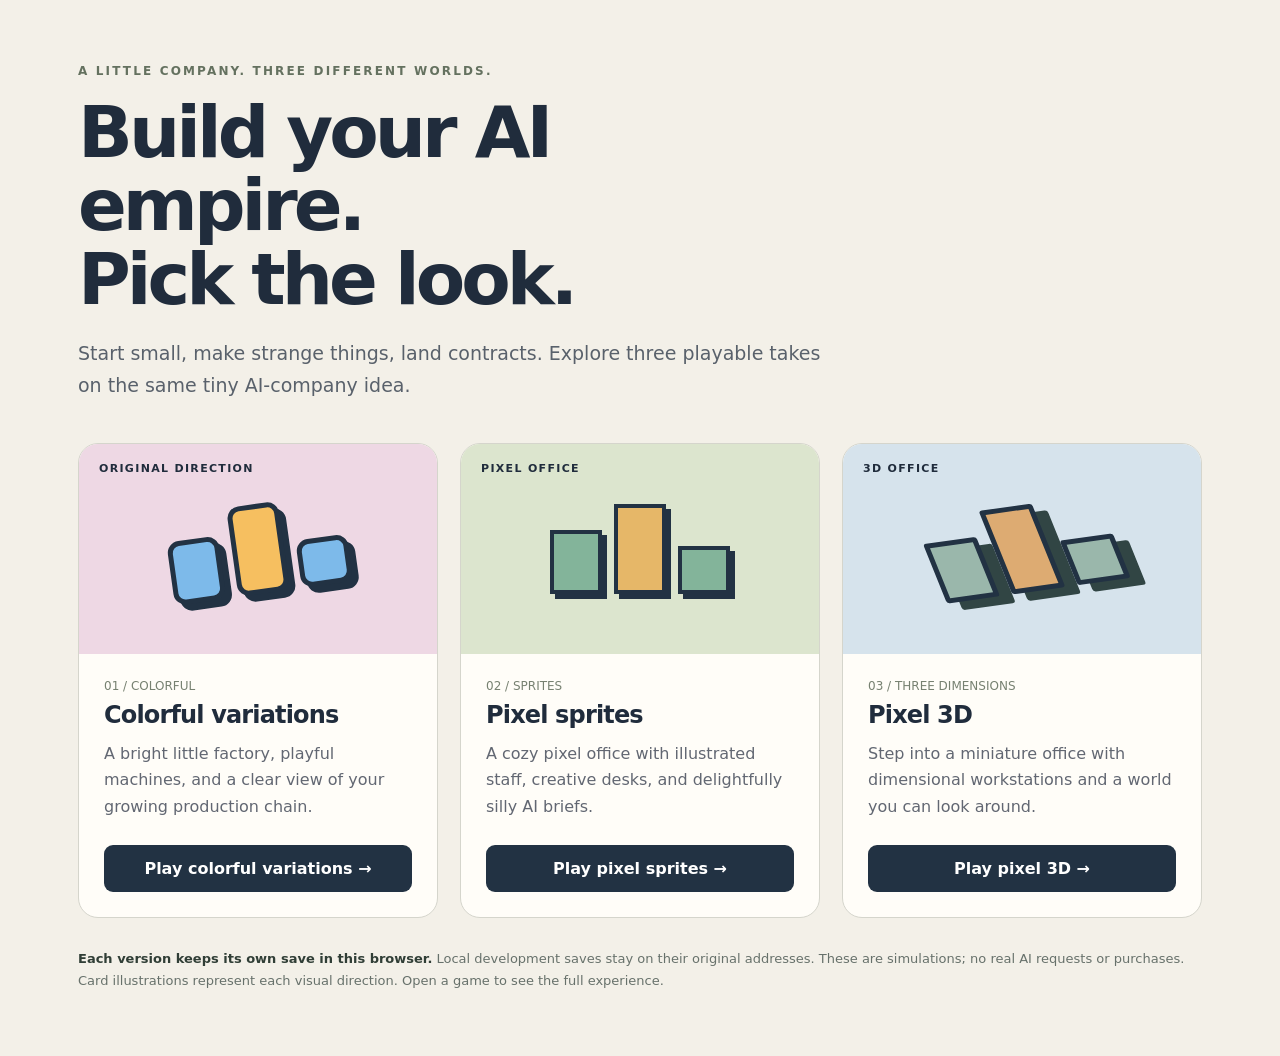
==== index.html @ be65edc0 "Publish audited AI Company Lab comparison games" ====
<!doctype html>
<html lang="en"><head><meta charset="UTF-8"><meta name="viewport" content="width=device-width,initial-scale=1"><title>AI Company Lab · Choose your world</title>
<style>
:root{font-family:Inter,ui-sans-serif,system-ui,sans-serif;color:#202c3c;background:#f3f0e8}*{box-sizing:border-box}body{margin:0}main{max-width:1180px;margin:auto;padding:64px 28px}header{max-width:760px;margin-bottom:42px}.eyebrow{font-size:12px;font-weight:800;letter-spacing:.18em;text-transform:uppercase;color:#64715f}h1{font-size:clamp(40px,6vw,72px);line-height:1.02;letter-spacing:-.055em;margin:18px 0 22px}header p{font-size:19px;line-height:1.65;color:#59616b}.cards{display:grid;grid-template-columns:repeat(3,minmax(0,1fr));gap:22px}article{border:1px solid #d5d5cc;border-radius:20px;background:#fffdf8;overflow:hidden;display:flex;flex-direction:column}.art{height:210px;position:relative;overflow:hidden;background:var(--bg);display:grid;place-items:center}.art span{position:absolute;top:18px;left:20px;font-size:11px;font-weight:800;letter-spacing:.12em;text-transform:uppercase}.machines{display:flex;gap:12px;align-items:end;transform:rotate(-8deg)}.machines i{display:block;width:52px;height:64px;background:var(--machine);border:5px solid #223243;box-shadow:6px 7px 0 #223243;border-radius:12px}.machines i:nth-child(2){height:90px;background:var(--accent)}.machines i:nth-child(3){height:48px}.pixel .machines{transform:none}.pixel .machines i{border-radius:0;border-width:4px;box-shadow:5px 5px 0 #223243}.three .machines{transform:rotate(-22deg) skewY(14deg)}.three .machines i{border-radius:3px;box-shadow:12px 9px 0 #314544}.content{padding:25px;display:flex;flex:1;flex-direction:column}h2{font-size:24px;letter-spacing:-.035em;margin:0 0 12px}.content p{line-height:1.65;color:#626772;margin:0 0 25px;flex:1}.content a{display:block;text-decoration:none;text-align:center;color:white;background:#223243;padding:14px;border-radius:9px;font-weight:750}.content a:hover{background:#40596f}a:focus-visible{outline:4px solid #cc7636;outline-offset:4px}.number{font-size:12px;color:#778171;margin-bottom:8px}footer{margin-top:30px;color:#67716b;font-size:13px;line-height:1.7}footer strong{color:#303e36}@media(max-width:800px){.cards{grid-template-columns:1fr}.art{height:170px}main{padding:36px 20px}}
</style></head><body><main><header><div class="eyebrow">A little company. Three different worlds.</div><h1>Build your AI empire.<br>Pick the look.</h1><p>Start small, make strange things, land contracts. Explore three playable takes on the same tiny AI-company idea.</p></header><section class="cards" aria-label="Game variants">
<article><div class="art" style="--bg:#eed8e4;--machine:#7dbaea;--accent:#f6bf60"><span>Original direction</span><div class="machines" aria-hidden="true"><i></i><i></i><i></i></div></div><div class="content"><div class="number">01 / COLORFUL</div><h2>Colorful variations</h2><p>A bright little factory, playful machines, and a clear view of your growing production chain.</p><a href="./colorful-variations/">Play colorful variations →</a></div></article>
<article><div class="art pixel" style="--bg:#dce5ce;--machine:#83b49a;--accent:#e6b768"><span>Pixel office</span><div class="machines" aria-hidden="true"><i></i><i></i><i></i></div></div><div class="content"><div class="number">02 / SPRITES</div><h2>Pixel sprites</h2><p>A cozy pixel office with illustrated staff, creative desks, and delightfully silly AI briefs.</p><a href="./pixel-sprites/">Play pixel sprites →</a></div></article>
<article><div class="art three" style="--bg:#d6e3ec;--machine:#9ab7ab;--accent:#ddab72"><span>3D office</span><div class="machines" aria-hidden="true"><i></i><i></i><i></i></div></div><div class="content"><div class="number">03 / THREE DIMENSIONS</div><h2>Pixel 3D</h2><p>Step into a miniature office with dimensional workstations and a world you can look around.</p><a href="./pixel-3d/">Play pixel 3D →</a></div></article>
</section><footer><strong>Each version keeps its own save in this browser.</strong> Local development saves stay on their original addresses. These are simulations; no real AI requests or purchases.<br>Card illustrations represent each visual direction. Open a game to see the full experience.</footer></main></body></html>
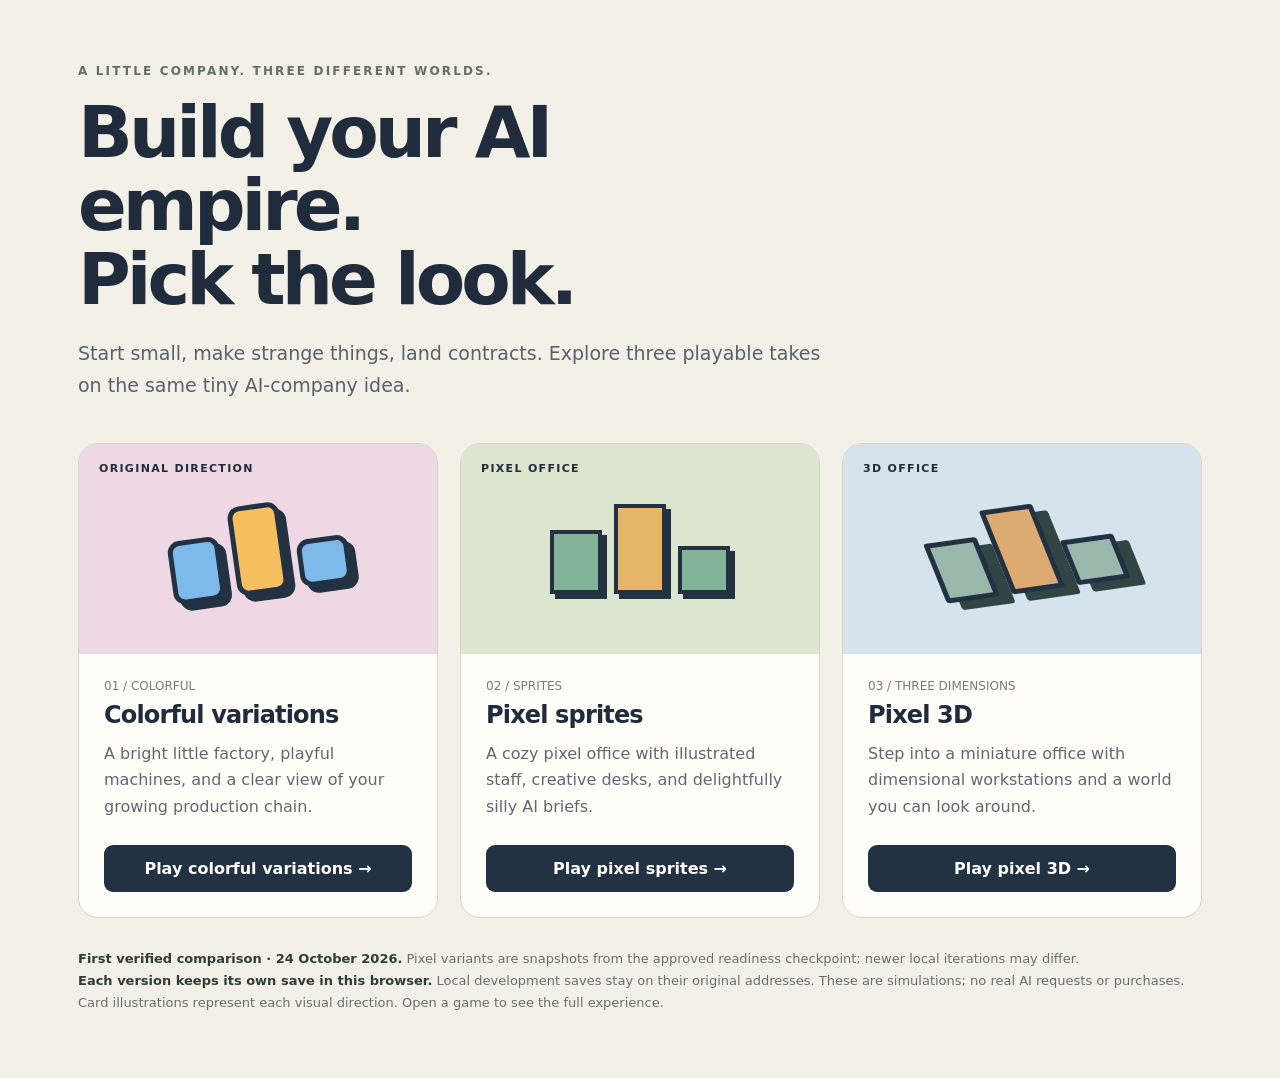
==== commit 119767d3: "Label first verified comparison snapshot" ====
--- a/index.html
+++ b/index.html
@@ -6,4 +6,4 @@
 <article><div class="art" style="--bg:#eed8e4;--machine:#7dbaea;--accent:#f6bf60"><span>Original direction</span><div class="machines" aria-hidden="true"><i></i><i></i><i></i></div></div><div class="content"><div class="number">01 / COLORFUL</div><h2>Colorful variations</h2><p>A bright little factory, playful machines, and a clear view of your growing production chain.</p><a href="./colorful-variations/">Play colorful variations →</a></div></article>
 <article><div class="art pixel" style="--bg:#dce5ce;--machine:#83b49a;--accent:#e6b768"><span>Pixel office</span><div class="machines" aria-hidden="true"><i></i><i></i><i></i></div></div><div class="content"><div class="number">02 / SPRITES</div><h2>Pixel sprites</h2><p>A cozy pixel office with illustrated staff, creative desks, and delightfully silly AI briefs.</p><a href="./pixel-sprites/">Play pixel sprites →</a></div></article>
 <article><div class="art three" style="--bg:#d6e3ec;--machine:#9ab7ab;--accent:#ddab72"><span>3D office</span><div class="machines" aria-hidden="true"><i></i><i></i><i></i></div></div><div class="content"><div class="number">03 / THREE DIMENSIONS</div><h2>Pixel 3D</h2><p>Step into a miniature office with dimensional workstations and a world you can look around.</p><a href="./pixel-3d/">Play pixel 3D →</a></div></article>
-</section><footer><strong>Each version keeps its own save in this browser.</strong> Local development saves stay on their original addresses. These are simulations; no real AI requests or purchases.<br>Card illustrations represent each visual direction. Open a game to see the full experience.</footer></main></body></html>
+</section><footer><strong>First verified comparison · 24 October 2026.</strong> Pixel variants are snapshots from the approved readiness checkpoint; newer local iterations may differ.<br><strong>Each version keeps its own save in this browser.</strong> Local development saves stay on their original addresses. These are simulations; no real AI requests or purchases.<br>Card illustrations represent each visual direction. Open a game to see the full experience.</footer></main></body></html>
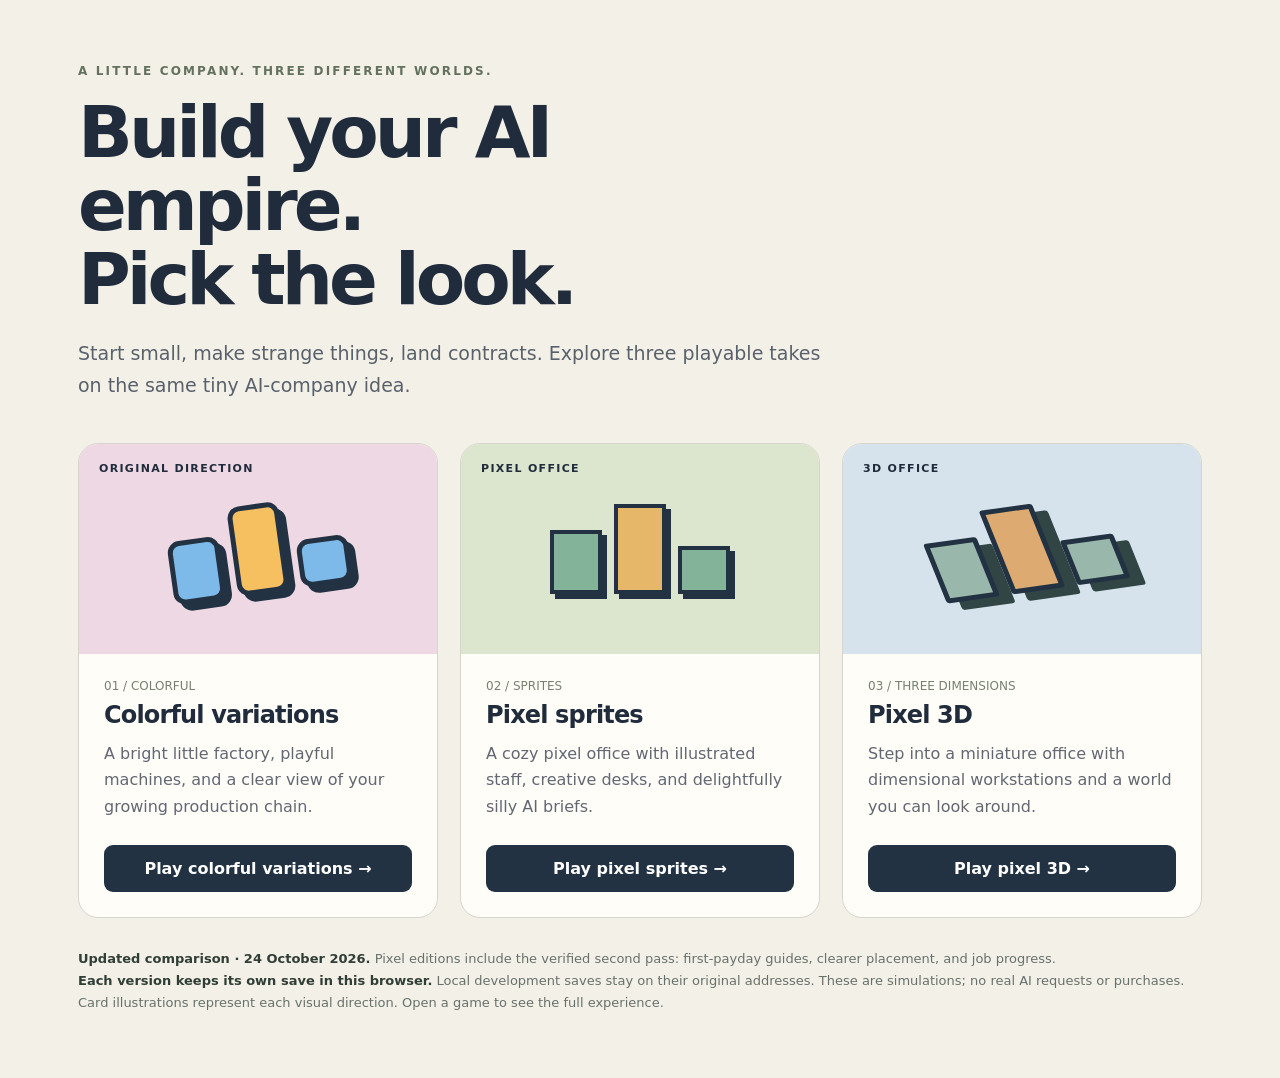
==== commit 3b1c6cb0: "Refresh pixel editions with verified first-payday and placement improvements" ====
--- a/index.html
+++ b/index.html
@@ -6,4 +6,4 @@
 <article><div class="art" style="--bg:#eed8e4;--machine:#7dbaea;--accent:#f6bf60"><span>Original direction</span><div class="machines" aria-hidden="true"><i></i><i></i><i></i></div></div><div class="content"><div class="number">01 / COLORFUL</div><h2>Colorful variations</h2><p>A bright little factory, playful machines, and a clear view of your growing production chain.</p><a href="./colorful-variations/">Play colorful variations →</a></div></article>
 <article><div class="art pixel" style="--bg:#dce5ce;--machine:#83b49a;--accent:#e6b768"><span>Pixel office</span><div class="machines" aria-hidden="true"><i></i><i></i><i></i></div></div><div class="content"><div class="number">02 / SPRITES</div><h2>Pixel sprites</h2><p>A cozy pixel office with illustrated staff, creative desks, and delightfully silly AI briefs.</p><a href="./pixel-sprites/">Play pixel sprites →</a></div></article>
 <article><div class="art three" style="--bg:#d6e3ec;--machine:#9ab7ab;--accent:#ddab72"><span>3D office</span><div class="machines" aria-hidden="true"><i></i><i></i><i></i></div></div><div class="content"><div class="number">03 / THREE DIMENSIONS</div><h2>Pixel 3D</h2><p>Step into a miniature office with dimensional workstations and a world you can look around.</p><a href="./pixel-3d/">Play pixel 3D →</a></div></article>
-</section><footer><strong>First verified comparison · 24 October 2026.</strong> Pixel variants are snapshots from the approved readiness checkpoint; newer local iterations may differ.<br><strong>Each version keeps its own save in this browser.</strong> Local development saves stay on their original addresses. These are simulations; no real AI requests or purchases.<br>Card illustrations represent each visual direction. Open a game to see the full experience.</footer></main></body></html>
+</section><footer><strong>Updated comparison · 24 October 2026.</strong> Pixel editions include the verified second pass: first-payday guides, clearer placement, and job progress.<br><strong>Each version keeps its own save in this browser.</strong> Local development saves stay on their original addresses. These are simulations; no real AI requests or purchases.<br>Card illustrations represent each visual direction. Open a game to see the full experience.</footer></main></body></html>
